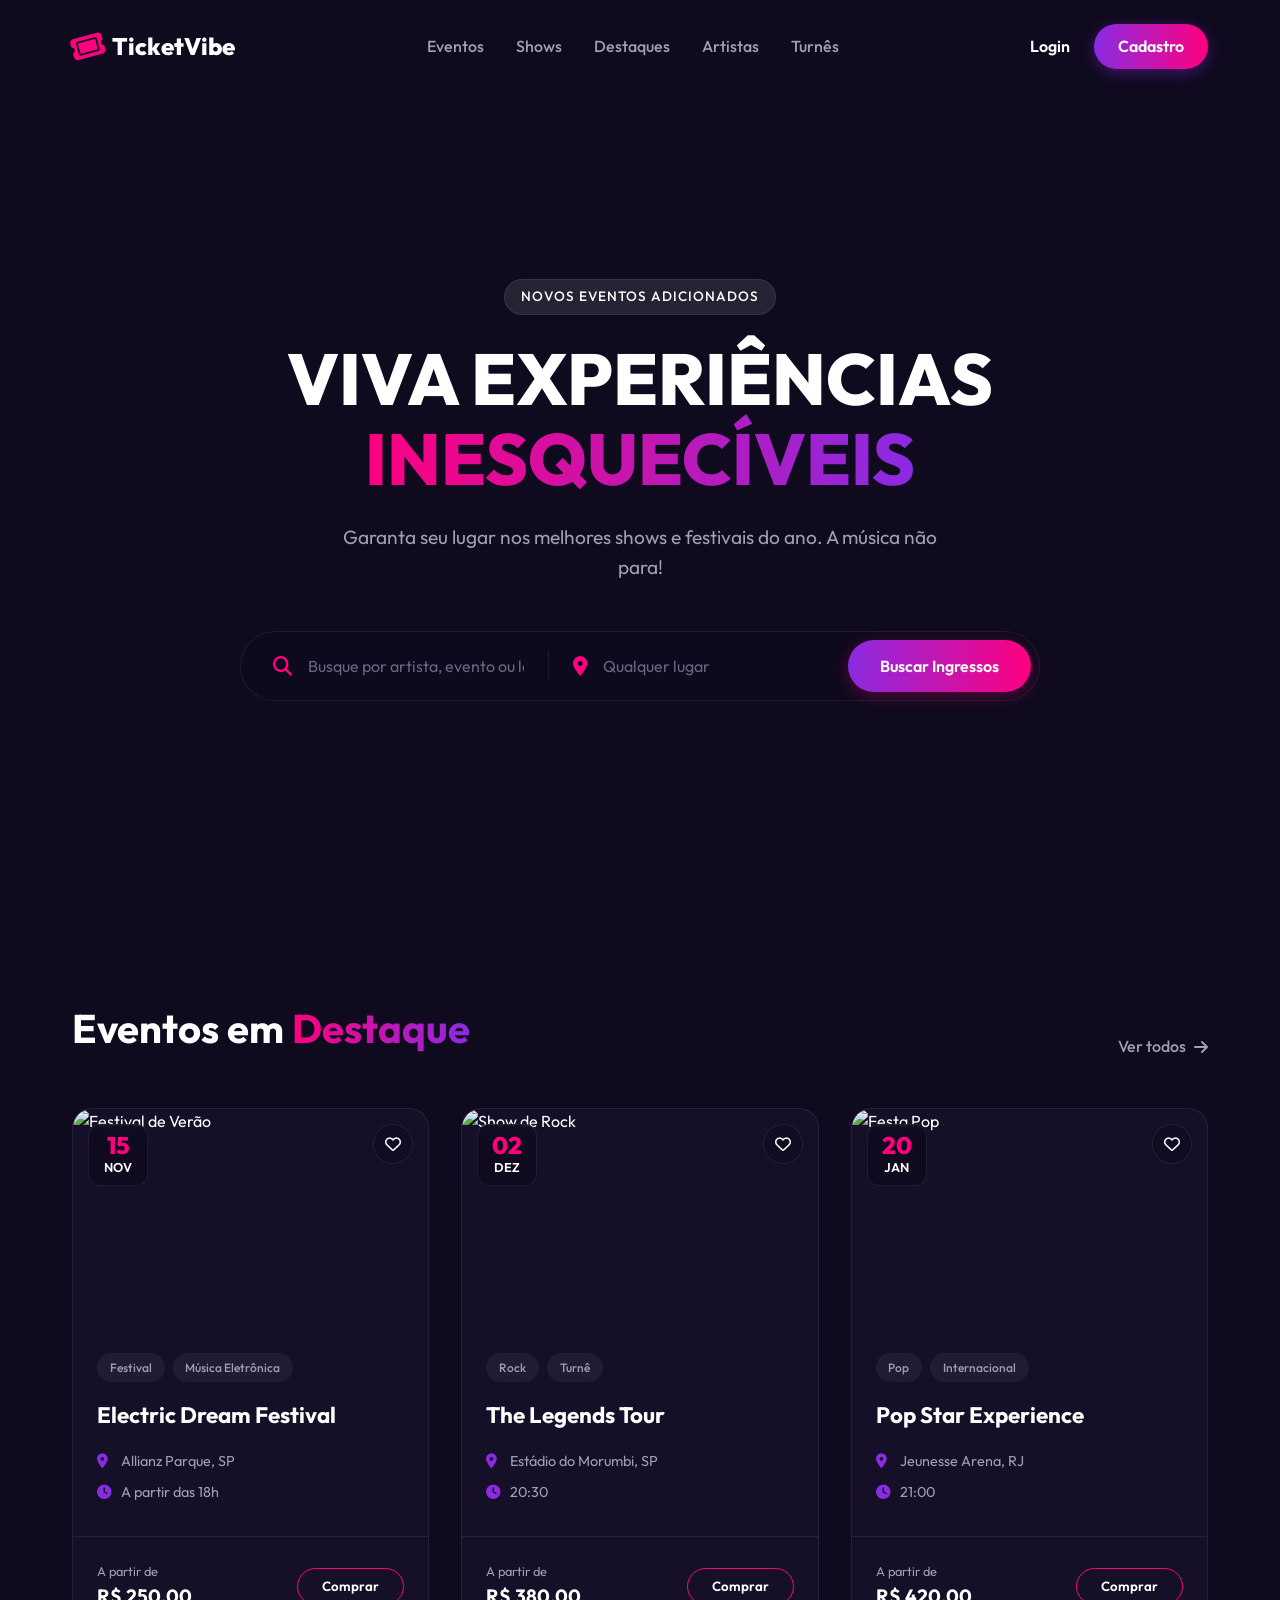
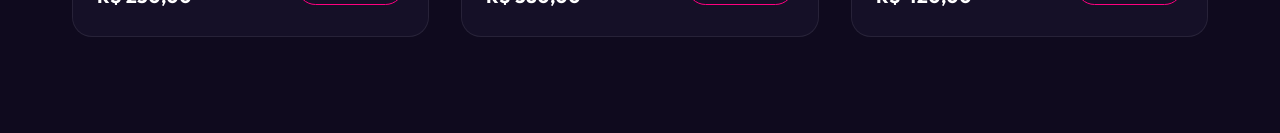
==== index.html @ adeed890 "Criação da Home e outras paginas estaticas" ====
<!DOCTYPE html>
<html lang="pt-BR">
<head>
    <meta charset="UTF-8">
    <meta name="viewport" content="width=device-width, initial-scale=1.0">
    <meta name="description" content="Compre ingressos para os melhores shows, festivais e eventos do Brasil.">
    <title>TicketVibe | Seus Eventos Favoritos</title>
    <link rel="stylesheet" href="style.css">
    <!-- Google Fonts -->
    <link rel="preconnect" href="https://fonts.googleapis.com">
    <link rel="preconnect" href="https://fonts.gstatic.com" crossorigin>
    <link href="https://fonts.googleapis.com/css2?family=Outfit:wght@300;400;500;600;700;800&display=swap" rel="stylesheet">
    <!-- Font Awesome -->
    <link rel="stylesheet" href="https://cdnjs.cloudflare.com/ajax/libs/font-awesome/6.4.0/css/all.min.css">
</head>
<body>

    <!-- Header -->
    <header class="navbar" id="navbar">
        <div class="nav-container">
            <div class="logo">
                <i class="fa-solid fa-ticket"></i>
                <span>TicketVibe</span>
            </div>
            
            <nav class="nav-links">
                <a href="eventos.html">Eventos</a>
                <a href="shows.html">Shows</a>
                <a href="destaques.html">Destaques</a>
                <a href="artistas.html">Artistas</a>
                <a href="turnes.html">Turnês</a>
            </nav>

            <div class="nav-actions">
                <a href="login.html" class="btn-login">Login</a>
                <a href="cadastro.html" class="btn-cadastro">Cadastro</a>
            </div>

            <div class="mobile-menu-btn">
                <i class="fa-solid fa-bars"></i>
            </div>
        </div>
    </header>

    <!-- Hero Section -->
    <section class="hero">
        <div class="hero-overlay"></div>
        <div class="hero-content">
            <span class="badge">Novos Eventos Adicionados</span>
            <h1>Viva experiências<br><span class="gradient-text">inesquecíveis</span></h1>
            <p>Garanta seu lugar nos melhores shows e festivais do ano. A música não para!</p>
            
            <div class="search-bar glass">
                <div class="search-input">
                    <i class="fa-solid fa-magnifying-glass"></i>
                    <input type="text" placeholder="Busque por artista, evento ou local">
                </div>
                <div class="search-divider"></div>
                <div class="search-input">
                    <i class="fa-solid fa-location-dot"></i>
                    <input type="text" placeholder="Qualquer lugar">
                </div>
                <button class="btn-search">Buscar Ingressos</button>
            </div>
        </div>
    </section>

    <!-- Destaques Section -->
    <section class="destaques" id="destaques">
        <div class="section-header">
            <h2>Eventos em <span class="gradient-text">Destaque</span></h2>
            <a href="destaques.html" class="btn-view-all">Ver todos <i class="fa-solid fa-arrow-right"></i></a>
        </div>

        <div class="cards-grid">
            <!-- Card 1 -->
            <div class="event-card">
                <div class="card-img">
                    <img src="https://images.unsplash.com/photo-1540039155732-680854537c5e?q=80&w=800&auto=format&fit=crop" alt="Festival de Verão">
                    <div class="card-date">
                        <span class="day">15</span>
                        <span class="month">NOV</span>
                    </div>
                    <div class="card-like"><i class="fa-regular fa-heart"></i></div>
                </div>
                <div class="card-content">
                    <div class="card-tags">
                        <span class="tag">Festival</span>
                        <span class="tag">Música Eletrônica</span>
                    </div>
                    <h3>Electric Dream Festival</h3>
                    <div class="card-info">
                        <p><i class="fa-solid fa-location-dot"></i> Allianz Parque, SP</p>
                        <p><i class="fa-solid fa-clock"></i> A partir das 18h</p>
                    </div>
                </div>
                <div class="card-footer">
                    <div class="price">
                        <span>A partir de</span>
                        <strong>R$ 250,00</strong>
                    </div>
                    <button class="btn-buy">Comprar</button>
                </div>
            </div>

            <!-- Card 2 -->
            <div class="event-card">
                <div class="card-img">
                    <img src="https://images.unsplash.com/photo-1459749411175-04bf5292ceea?q=80&w=800&auto=format&fit=crop" alt="Show de Rock">
                    <div class="card-date">
                        <span class="day">02</span>
                        <span class="month">DEZ</span>
                    </div>
                    <div class="card-like"><i class="fa-regular fa-heart"></i></div>
                </div>
                <div class="card-content">
                    <div class="card-tags">
                        <span class="tag">Rock</span>
                        <span class="tag">Turnê</span>
                    </div>
                    <h3>The Legends Tour</h3>
                    <div class="card-info">
                        <p><i class="fa-solid fa-location-dot"></i> Estádio do Morumbi, SP</p>
                        <p><i class="fa-solid fa-clock"></i> 20:30</p>
                    </div>
                </div>
                <div class="card-footer">
                    <div class="price">
                        <span>A partir de</span>
                        <strong>R$ 380,00</strong>
                    </div>
                    <button class="btn-buy">Comprar</button>
                </div>
            </div>

            <!-- Card 3 -->
            <div class="event-card">
                <div class="card-img">
                    <img src="https://images.unsplash.com/photo-1514525253161-7a46d19cd819?q=80&w=800&auto=format&fit=crop" alt="Festa Pop">
                    <div class="card-date">
                        <span class="day">20</span>
                        <span class="month">JAN</span>
                    </div>
                    <div class="card-like"><i class="fa-regular fa-heart"></i></div>
                </div>
                <div class="card-content">
                    <div class="card-tags">
                        <span class="tag">Pop</span>
                        <span class="tag">Internacional</span>
                    </div>
                    <h3>Pop Star Experience</h3>
                    <div class="card-info">
                        <p><i class="fa-solid fa-location-dot"></i> Jeunesse Arena, RJ</p>
                        <p><i class="fa-solid fa-clock"></i> 21:00</p>
                    </div>
                </div>
                <div class="card-footer">
                    <div class="price">
                        <span>A partir de</span>
                        <strong>R$ 420,00</strong>
                    </div>
                    <button class="btn-buy">Comprar</button>
                </div>
            </div>
        </div>
    </section>

    <script src="script.js"></script>
</body>
</html>
---- style.css ----
/* Reset and Variables */
:root {
    --primary: #8a2be2;
    --primary-hover: #7b1cd1;
    --secondary: #ff007f;
    --bg-dark: #0f0a1e;
    --bg-card: rgba(25, 20, 45, 0.6);
    --text-main: #ffffff;
    --text-muted: #a09eb0;
    --glass-border: rgba(255, 255, 255, 0.08);
    --glass-bg: rgba(15, 10, 30, 0.65);
    
    --font-main: 'Outfit', sans-serif;
}

* {
    margin: 0;
    padding: 0;
    box-sizing: border-box;
}

body {
    font-family: var(--font-main);
    background-color: var(--bg-dark);
    color: var(--text-main);
    overflow-x: hidden;
    line-height: 1.6;
}

a {
    text-decoration: none;
    color: inherit;
    transition: all 0.3s ease;
}

ul {
    list-style: none;
}

/* Utilities */
.gradient-text {
    background: linear-gradient(90deg, var(--secondary), var(--primary));
    -webkit-background-clip: text;
    -webkit-text-fill-color: transparent;
    background-clip: text;
}

.glass {
    background: var(--glass-bg);
    backdrop-filter: blur(12px);
    -webkit-backdrop-filter: blur(12px);
    border: 1px solid var(--glass-border);
}

/* Header & Navigation */
.navbar {
    position: fixed;
    top: 0;
    width: 100%;
    z-index: 1000;
    padding: 1.5rem 0;
    transition: all 0.4s ease;
}

.navbar.scrolled {
    padding: 1rem 0;
    background: rgba(15, 10, 30, 0.85);
    backdrop-filter: blur(10px);
    border-bottom: 1px solid var(--glass-border);
    box-shadow: 0 4px 30px rgba(0, 0, 0, 0.3);
}

.nav-container {
    max-width: 1200px;
    margin: 0 auto;
    padding: 0 2rem;
    display: flex;
    justify-content: space-between;
    align-items: center;
}

.logo {
    display: flex;
    align-items: center;
    gap: 0.5rem;
    font-size: 1.5rem;
    font-weight: 800;
    color: var(--text-main);
    cursor: pointer;
}

.logo i {
    color: var(--secondary);
    font-size: 1.8rem;
    transform: rotate(-15deg);
}

.nav-links {
    display: flex;
    gap: 2rem;
}

.nav-links a {
    font-size: 1rem;
    font-weight: 500;
    color: var(--text-muted);
    position: relative;
}

.nav-links a:hover {
    color: var(--text-main);
}

.nav-links a::after {
    content: '';
    position: absolute;
    bottom: -5px;
    left: 0;
    width: 0%;
    height: 2px;
    background: linear-gradient(90deg, var(--secondary), var(--primary));
    transition: width 0.3s ease;
}

.nav-links a:hover::after {
    width: 100%;
}

.nav-actions {
    display: flex;
    align-items: center;
    gap: 1.5rem;
}

.btn-login {
    font-weight: 600;
    color: var(--text-main);
}

.btn-login:hover {
    color: var(--secondary);
}

.btn-cadastro {
    background: linear-gradient(90deg, var(--primary), var(--secondary));
    padding: 0.6rem 1.5rem;
    border-radius: 50px;
    font-weight: 600;
    box-shadow: 0 4px 15px rgba(138, 43, 226, 0.4);
}

.btn-cadastro:hover {
    transform: translateY(-2px);
    box-shadow: 0 6px 20px rgba(255, 0, 127, 0.5);
}

.mobile-menu-btn {
    display: none;
    font-size: 1.5rem;
    cursor: pointer;
}

/* Hero Section */
.hero {
    position: relative;
    height: 100vh;
    min-height: 700px;
    display: flex;
    align-items: center;
    justify-content: center;
    background: url('https://images.unsplash.com/photo-1545128485-c400e7702796?q=80&w=2000&auto=format&fit=crop') center/cover no-repeat;
}

.hero-overlay {
    position: absolute;
    inset: 0;
    background: linear-gradient(to bottom, rgba(15, 10, 30, 0.3) 0%, rgba(15, 10, 30, 0.8) 60%, var(--bg-dark) 100%);
}

.hero-content {
    position: relative;
    z-index: 10;
    text-align: center;
    max-width: 900px;
    padding: 0 2rem;
    margin-top: 5rem;
}

.badge {
    display: inline-block;
    background: rgba(255, 255, 255, 0.1);
    border: 1px solid var(--glass-border);
    padding: 0.4rem 1rem;
    border-radius: 50px;
    font-size: 0.85rem;
    font-weight: 500;
    letter-spacing: 1px;
    text-transform: uppercase;
    margin-bottom: 1.5rem;
    backdrop-filter: blur(4px);
}

.hero h1 {
    font-size: 4.5rem;
    font-weight: 800;
    line-height: 1.1;
    margin-bottom: 1.5rem;
    text-transform: uppercase;
}

.hero p {
    font-size: 1.2rem;
    color: var(--text-muted);
    margin-bottom: 3rem;
    max-width: 600px;
    margin-left: auto;
    margin-right: auto;
}

/* Search Bar */
.search-bar {
    display: flex;
    align-items: center;
    padding: 0.5rem;
    border-radius: 50px;
    margin: 0 auto;
    max-width: 800px;
}

.search-input {
    flex: 1;
    display: flex;
    align-items: center;
    gap: 1rem;
    padding: 0.5rem 1.5rem;
}

.search-input i {
    color: var(--secondary);
    font-size: 1.2rem;
}

.search-input input {
    width: 100%;
    background: transparent;
    border: none;
    color: var(--text-main);
    font-family: var(--font-main);
    font-size: 1rem;
    outline: none;
}

.search-input input::placeholder {
    color: #6a6680;
}

.search-divider {
    width: 1px;
    height: 30px;
    background: var(--glass-border);
}

.btn-search {
    background: linear-gradient(90deg, var(--primary), var(--secondary));
    border: none;
    color: white;
    padding: 1rem 2rem;
    border-radius: 40px;
    font-family: var(--font-main);
    font-weight: 600;
    font-size: 1rem;
    cursor: pointer;
    transition: all 0.3s ease;
    box-shadow: 0 4px 15px rgba(255, 0, 127, 0.3);
}

.btn-search:hover {
    transform: scale(1.05);
    box-shadow: 0 6px 20px rgba(255, 0, 127, 0.5);
}

/* Destaques Section */
.destaques {
    max-width: 1200px;
    margin: 0 auto;
    padding: 6rem 2rem;
}

.section-header {
    display: flex;
    justify-content: space-between;
    align-items: flex-end;
    margin-bottom: 3rem;
}

.section-header h2 {
    font-size: 2.5rem;
    font-weight: 700;
}

.btn-view-all {
    color: var(--text-muted);
    font-weight: 500;
    display: flex;
    align-items: center;
    gap: 0.5rem;
}

.btn-view-all:hover {
    color: var(--secondary);
}

.btn-view-all i {
    transition: transform 0.3s ease;
}

.btn-view-all:hover i {
    transform: translateX(5px);
}

.cards-grid {
    display: grid;
    grid-template-columns: repeat(auto-fill, minmax(350px, 1fr));
    gap: 2rem;
}

.event-card {
    background: var(--bg-card);
    border: 1px solid var(--glass-border);
    border-radius: 20px;
    overflow: hidden;
    transition: all 0.4s ease;
    display: flex;
    flex-direction: column;
}

.event-card:hover {
    transform: translateY(-10px);
    border-color: rgba(255, 0, 127, 0.3);
    box-shadow: 0 20px 40px rgba(0, 0, 0, 0.4);
}

.card-img {
    position: relative;
    height: 220px;
    overflow: hidden;
}

.card-img img {
    width: 100%;
    height: 100%;
    object-fit: cover;
    transition: transform 0.6s ease;
}

.event-card:hover .card-img img {
    transform: scale(1.1);
}

.card-date {
    position: absolute;
    top: 15px;
    left: 15px;
    background: rgba(15, 10, 30, 0.85);
    backdrop-filter: blur(8px);
    padding: 0.5rem;
    border-radius: 12px;
    display: flex;
    flex-direction: column;
    align-items: center;
    justify-content: center;
    min-width: 60px;
    border: 1px solid var(--glass-border);
}

.card-date .day {
    font-size: 1.5rem;
    font-weight: 800;
    line-height: 1;
    color: var(--secondary);
}

.card-date .month {
    font-size: 0.8rem;
    font-weight: 600;
    text-transform: uppercase;
}

.card-like {
    position: absolute;
    top: 15px;
    right: 15px;
    width: 40px;
    height: 40px;
    background: rgba(15, 10, 30, 0.6);
    backdrop-filter: blur(8px);
    border-radius: 50%;
    display: flex;
    align-items: center;
    justify-content: center;
    cursor: pointer;
    transition: all 0.3s ease;
    border: 1px solid var(--glass-border);
}

.card-like:hover {
    background: var(--secondary);
    color: white;
}

.card-content {
    padding: 1.5rem;
    flex-grow: 1;
}

.card-tags {
    display: flex;
    gap: 0.5rem;
    margin-bottom: 1rem;
}

.tag {
    font-size: 0.75rem;
    padding: 0.3rem 0.8rem;
    background: rgba(255, 255, 255, 0.05);
    border-radius: 50px;
    color: var(--text-muted);
    font-weight: 500;
}

.card-content h3 {
    font-size: 1.4rem;
    font-weight: 700;
    margin-bottom: 1rem;
}

.card-info p {
    color: var(--text-muted);
    font-size: 0.9rem;
    margin-bottom: 0.5rem;
    display: flex;
    align-items: center;
    gap: 0.5rem;
}

.card-info p i {
    color: var(--primary);
    width: 16px;
}

.card-footer {
    padding: 1.5rem;
    border-top: 1px solid var(--glass-border);
    display: flex;
    justify-content: space-between;
    align-items: center;
}

.price {
    display: flex;
    flex-direction: column;
}

.price span {
    font-size: 0.8rem;
    color: var(--text-muted);
}

.price strong {
    font-size: 1.2rem;
    font-weight: 700;
    color: var(--text-main);
}

.btn-buy {
    background: transparent;
    border: 1px solid var(--secondary);
    color: var(--text-main);
    padding: 0.6rem 1.5rem;
    border-radius: 50px;
    font-family: var(--font-main);
    font-weight: 600;
    cursor: pointer;
    transition: all 0.3s ease;
}

.btn-buy:hover {
    background: linear-gradient(90deg, var(--primary), var(--secondary));
    border-color: transparent;
    box-shadow: 0 4px 15px rgba(255, 0, 127, 0.4);
}

/* Responsive */
@media (max-width: 992px) {
    .hero h1 {
        font-size: 3.5rem;
    }
    
    .search-bar {
        flex-direction: column;
        background: var(--glass-bg);
        border-radius: 20px;
        padding: 1rem;
    }
    
    .search-divider {
        width: 100%;
        height: 1px;
        margin: 0.5rem 0;
    }
    
    .search-input {
        width: 100%;
        padding: 1rem;
    }
    
    .btn-search {
        width: 100%;
        margin-top: 1rem;
    }
}

@media (max-width: 768px) {
    .nav-links, .nav-actions {
        display: none;
    }
    
    .mobile-menu-btn {
        display: block;
    }
    
    .hero h1 {
        font-size: 2.5rem;
    }
    
    .section-header {
        flex-direction: column;
        align-items: flex-start;
        gap: 1rem;
    }
}

/* Inner Pages Header */
.page-header {
    margin-top: 80px;
    padding: 6rem 2rem 3rem;
    text-align: center;
    background: linear-gradient(to bottom, rgba(15, 10, 30, 0.9) 0%, var(--bg-dark) 100%);
    border-bottom: 1px solid var(--glass-border);
}

.page-header h1 {
    font-size: 3.5rem;
    font-weight: 800;
    margin-bottom: 1rem;
    text-transform: uppercase;
}

.page-header p {
    font-size: 1.2rem;
    color: var(--text-muted);
    max-width: 600px;
    margin: 0 auto;
}

.page-content {
    max-width: 1200px;
    margin: 0 auto;
    padding: 4rem 2rem;
    min-height: 50vh;
}

/* Authentication Forms */
.auth-wrapper {
    min-height: 100vh;
    display: flex;
    align-items: center;
    justify-content: center;
    padding: 6rem 1rem 2rem;
    background: url('https://images.unsplash.com/photo-1470229722913-7c090be5c520?q=80&w=2000&auto=format&fit=crop') center/cover no-repeat;
    position: relative;
}

.auth-wrapper::before {
    content: '';
    position: absolute;
    inset: 0;
    background: rgba(15, 10, 30, 0.85);
    backdrop-filter: blur(8px);
}

.auth-container {
    background: var(--bg-card);
    backdrop-filter: blur(20px);
    -webkit-backdrop-filter: blur(20px);
    border: 1px solid var(--glass-border);
    border-radius: 24px;
    padding: 3rem;
    width: 100%;
    max-width: 450px;
    position: relative;
    z-index: 10;
    box-shadow: 0 20px 50px rgba(0, 0, 0, 0.5);
    text-align: center;
}

.auth-container h2 {
    font-size: 2rem;
    font-weight: 700;
    margin-bottom: 0.5rem;
}

.auth-container p {
    color: var(--text-muted);
    margin-bottom: 2rem;
}

.auth-form {
    display: flex;
    flex-direction: column;
    gap: 1.5rem;
    text-align: left;
}

.form-group {
    display: flex;
    flex-direction: column;
    gap: 0.5rem;
}

.form-group label {
    font-size: 0.9rem;
    font-weight: 500;
    color: var(--text-muted);
}

.form-group input {
    background: rgba(255, 255, 255, 0.05);
    border: 1px solid var(--glass-border);
    padding: 0.8rem 1rem;
    border-radius: 12px;
    color: var(--text-main);
    font-family: var(--font-main);
    font-size: 1rem;
    transition: all 0.3s ease;
}

.form-group input:focus {
    outline: none;
    border-color: var(--primary);
    background: rgba(255, 255, 255, 0.1);
}

.btn-submit {
    background: linear-gradient(90deg, var(--primary), var(--secondary));
    border: none;
    color: white;
    padding: 1rem;
    border-radius: 12px;
    font-family: var(--font-main);
    font-weight: 600;
    font-size: 1.1rem;
    cursor: pointer;
    transition: all 0.3s ease;
    margin-top: 1rem;
}

.btn-submit:hover {
    transform: translateY(-2px);
    box-shadow: 0 6px 20px rgba(255, 0, 127, 0.4);
}

.auth-links {
    margin-top: 1.5rem;
    font-size: 0.9rem;
    color: var(--text-muted);
}

.auth-links a {
    color: var(--secondary);
    font-weight: 600;
}

.auth-links a:hover {
    text-decoration: underline;
}
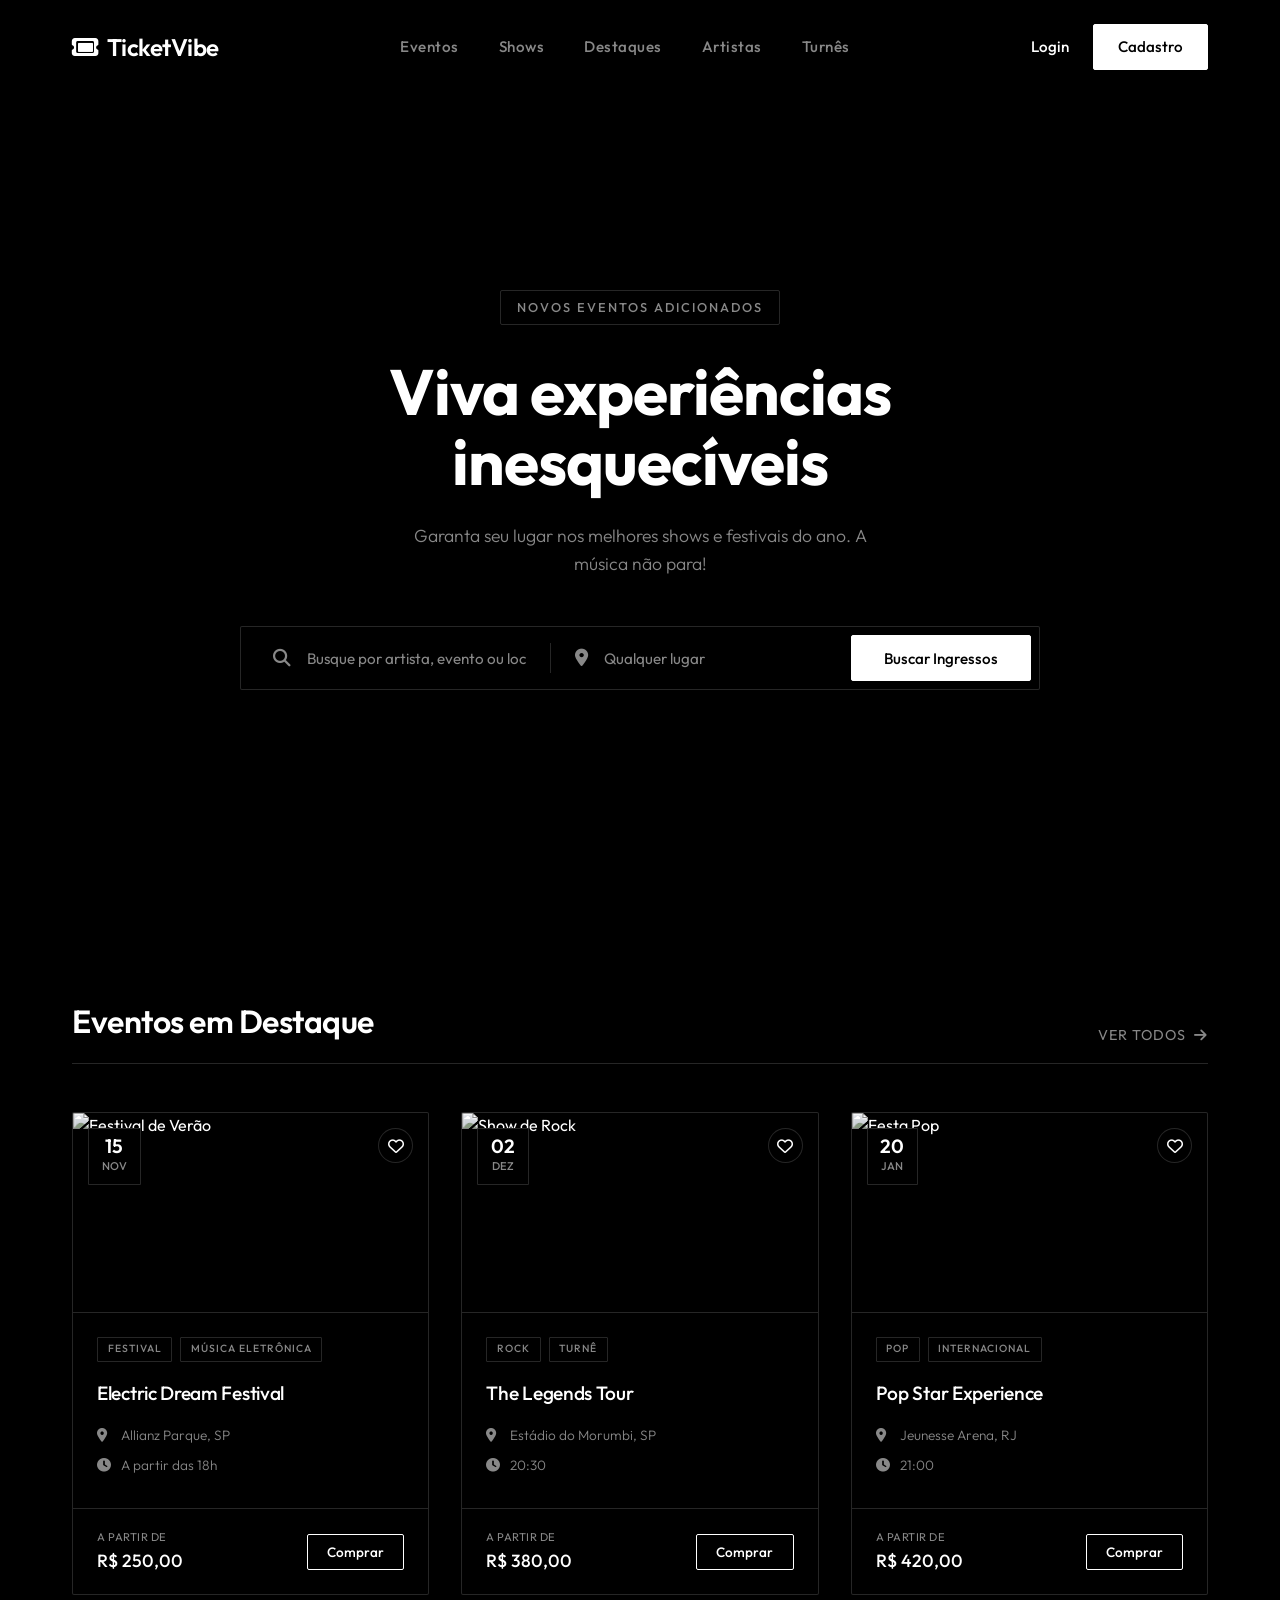
==== commit d29b37d0: "atualizando a estetica" ====
--- a/index.html
+++ b/index.html
@@ -5,16 +5,17 @@
     <meta name="viewport" content="width=device-width, initial-scale=1.0">
     <meta name="description" content="Compre ingressos para os melhores shows, festivais e eventos do Brasil.">
     <title>TicketVibe | Seus Eventos Favoritos</title>
-    <link rel="stylesheet" href="style.css">
+    <link rel="stylesheet" href="/styles/global.css"/>
+    <link rel="stylesheet" href="/styles/index.css"/>
     <!-- Google Fonts -->
     <link rel="preconnect" href="https://fonts.googleapis.com">
     <link rel="preconnect" href="https://fonts.gstatic.com" crossorigin>
     <link href="https://fonts.googleapis.com/css2?family=Outfit:wght@300;400;500;600;700;800&display=swap" rel="stylesheet">
     <!-- Font Awesome -->
     <link rel="stylesheet" href="https://cdnjs.cloudflare.com/ajax/libs/font-awesome/6.4.0/css/all.min.css">
+
 </head>
 <body>
-
     <!-- Header -->
     <header class="navbar" id="navbar">
         <div class="nav-container">
--- a/styles/global.css
+++ b/styles/global.css
@@ -0,0 +1,170 @@
+/* Reset and Variables */
+:root {
+    --primary: #ffffff;
+    --primary-hover: #e0e0e0;
+    --secondary: #888888;
+    --bg-dark: #000000;
+    --bg-card: #0a0a0a;
+    --text-main: #ffffff;
+    --text-muted: #888888;
+    --glass-border: rgba(255, 255, 255, 0.15);
+    --glass-bg: rgba(0, 0, 0, 0.8);
+    
+    --font-main: 'Outfit', sans-serif;
+}
+
+* {
+    margin: 0;
+    padding: 0;
+    box-sizing: border-box;
+}
+
+body {
+    font-family: var(--font-main);
+    background-color: var(--bg-dark);
+    color: var(--text-main);
+    overflow-x: hidden;
+    line-height: 1.6;
+}
+
+a {
+    text-decoration: none;
+    color: inherit;
+    transition: all 0.3s ease;
+}
+
+ul {
+    list-style: none;
+}
+
+/* Utilities */
+.gradient-text {
+    color: var(--primary);
+}
+
+.glass {
+    background: var(--bg-card);
+    border: 1px solid var(--glass-border);
+}
+
+/* Header & Navigation */
+.navbar {
+    position: fixed;
+    top: 0;
+    width: 100%;
+    z-index: 1000;
+    padding: 1.5rem 0;
+    transition: all 0.4s ease;
+    background: transparent;
+}
+
+.navbar.scrolled {
+    padding: 1rem 0;
+    background: var(--bg-dark);
+    border-bottom: 1px solid var(--glass-border);
+}
+
+.nav-container {
+    max-width: 1200px;
+    margin: 0 auto;
+    padding: 0 2rem;
+    display: flex;
+    justify-content: space-between;
+    align-items: center;
+}
+
+.logo {
+    display: flex;
+    align-items: center;
+    gap: 0.5rem;
+    font-size: 1.5rem;
+    font-weight: 600;
+    color: var(--text-main);
+    cursor: pointer;
+    letter-spacing: -0.5px;
+}
+
+.logo i {
+    color: var(--text-main);
+}
+
+.nav-links {
+    display: flex;
+    gap: 2.5rem;
+}
+
+.nav-links a {
+    font-size: 0.95rem;
+    font-weight: 500;
+    color: var(--text-muted);
+    position: relative;
+    letter-spacing: 0.5px;
+}
+
+.nav-links a:hover {
+    color: var(--text-main);
+}
+
+.nav-links a::after {
+    content: '';
+    position: absolute;
+    bottom: -5px;
+    left: 0;
+    width: 0%;
+    height: 1px;
+    background: var(--text-main);
+    transition: width 0.3s ease;
+}
+
+.nav-links a:hover::after {
+    width: 100%;
+}
+
+.nav-actions {
+    display: flex;
+    align-items: center;
+    gap: 1.5rem;
+}
+
+.btn-login {
+    font-size: 0.95rem;
+    font-weight: 500;
+    color: var(--text-main);
+}
+
+.btn-login:hover {
+    color: var(--text-muted);
+}
+
+.btn-cadastro {
+    background: var(--text-main);
+    color: var(--bg-dark);
+    padding: 0.6rem 1.5rem;
+    border-radius: 2px;
+    font-weight: 500;
+    font-size: 0.95rem;
+    border: 1px solid var(--text-main);
+    transition: all 0.3s ease;
+}
+
+.btn-cadastro:hover {
+    background: transparent;
+    color: var(--text-main);
+}
+
+.mobile-menu-btn {
+    display: none;
+    font-size: 1.5rem;
+    cursor: pointer;
+}
+
+/* Responsive Header */
+@media (max-width: 768px) {
+    .nav-links, .nav-actions {
+        display: none;
+    }
+    
+    .mobile-menu-btn {
+        display: block;
+    }
+}
--- a/styles/index.css
+++ b/styles/index.css
@@ -0,0 +1,389 @@
+/* Hero Section */
+.hero {
+    position: relative;
+    height: 100vh;
+    min-height: 700px;
+    display: flex;
+    align-items: center;
+    justify-content: center;
+    background: url('https://images.unsplash.com/photo-1545128485-c400e7702796?q=80&w=2000&auto=format&fit=crop') center/cover no-repeat;
+    background-color: var(--bg-dark);
+}
+
+.hero-overlay {
+    position: absolute;
+    inset: 0;
+    background: rgba(0, 0, 0, 0.75);
+}
+
+.hero-content {
+    position: relative;
+    z-index: 10;
+    text-align: center;
+    max-width: 900px;
+    padding: 0 2rem;
+    margin-top: 5rem;
+}
+
+.badge {
+    display: inline-block;
+    background: transparent;
+    border: 1px solid var(--glass-border);
+    padding: 0.4rem 1rem;
+    border-radius: 2px;
+    font-size: 0.8rem;
+    font-weight: 500;
+    letter-spacing: 2px;
+    text-transform: uppercase;
+    margin-bottom: 2rem;
+    color: var(--text-muted);
+}
+
+.hero h1 {
+    font-size: 4rem;
+    font-weight: 700;
+    line-height: 1.1;
+    margin-bottom: 1.5rem;
+    letter-spacing: -1px;
+}
+
+.hero p {
+    font-size: 1.1rem;
+    color: var(--text-muted);
+    margin-bottom: 3rem;
+    max-width: 500px;
+    margin-left: auto;
+    margin-right: auto;
+    font-weight: 300;
+}
+
+/* Search Bar */
+.search-bar {
+    display: flex;
+    align-items: center;
+    padding: 0.5rem;
+    border: 1px solid var(--glass-border);
+    background: var(--bg-dark);
+    border-radius: 2px;
+    margin: 0 auto;
+    max-width: 800px;
+}
+
+.search-input {
+    flex: 1;
+    display: flex;
+    align-items: center;
+    gap: 1rem;
+    padding: 0.5rem 1.5rem;
+}
+
+.search-input i {
+    color: var(--text-muted);
+    font-size: 1.1rem;
+}
+
+.search-input input {
+    width: 100%;
+    background: transparent;
+    border: none;
+    color: var(--text-main);
+    font-family: var(--font-main);
+    font-size: 0.95rem;
+    outline: none;
+}
+
+.search-input input::placeholder {
+    color: var(--text-muted);
+}
+
+.search-divider {
+    width: 1px;
+    height: 30px;
+    background: var(--glass-border);
+}
+
+.btn-search {
+    background: var(--text-main);
+    border: 1px solid var(--text-main);
+    color: var(--bg-dark);
+    padding: 0.8rem 2rem;
+    border-radius: 2px;
+    font-family: var(--font-main);
+    font-weight: 500;
+    font-size: 0.95rem;
+    cursor: pointer;
+    transition: all 0.3s ease;
+}
+
+.btn-search:hover {
+    background: transparent;
+    color: var(--text-main);
+}
+
+/* Destaques Section */
+.destaques {
+    max-width: 1200px;
+    margin: 0 auto;
+    padding: 6rem 2rem;
+}
+
+.section-header {
+    display: flex;
+    justify-content: space-between;
+    align-items: flex-end;
+    margin-bottom: 3rem;
+    border-bottom: 1px solid var(--glass-border);
+    padding-bottom: 1rem;
+}
+
+.section-header h2 {
+    font-size: 2rem;
+    font-weight: 600;
+    letter-spacing: -0.5px;
+}
+
+.btn-view-all {
+    color: var(--text-muted);
+    font-weight: 400;
+    font-size: 0.9rem;
+    display: flex;
+    align-items: center;
+    gap: 0.5rem;
+    text-transform: uppercase;
+    letter-spacing: 1px;
+}
+
+.btn-view-all:hover {
+    color: var(--text-main);
+}
+
+.btn-view-all i {
+    transition: transform 0.3s ease;
+}
+
+.btn-view-all:hover i {
+    transform: translateX(5px);
+}
+
+/* Event Cards extracted for reuse in inner pages */
+.cards-grid {
+    display: grid;
+    grid-template-columns: repeat(auto-fill, minmax(320px, 1fr));
+    gap: 2rem;
+}
+
+.event-card {
+    background: var(--bg-dark);
+    border: 1px solid var(--glass-border);
+    border-radius: 2px;
+    overflow: hidden;
+    transition: all 0.3s ease;
+    display: flex;
+    flex-direction: column;
+}
+
+.event-card:hover {
+    border-color: var(--text-muted);
+}
+
+.card-img {
+    position: relative;
+    height: 200px;
+    overflow: hidden;
+    border-bottom: 1px solid var(--glass-border);
+}
+
+.card-img img {
+    width: 100%;
+    height: 100%;
+    object-fit: cover;
+    filter: grayscale(80%);
+    transition: filter 0.6s ease;
+}
+
+.event-card:hover .card-img img {
+    filter: grayscale(0%);
+}
+
+.card-date {
+    position: absolute;
+    top: 15px;
+    left: 15px;
+    background: var(--bg-dark);
+    padding: 0.5rem 0.8rem;
+    border-radius: 1px;
+    display: flex;
+    flex-direction: column;
+    align-items: center;
+    justify-content: center;
+    min-width: 50px;
+    border: 1px solid var(--glass-border);
+}
+
+.card-date .day {
+    font-size: 1.2rem;
+    font-weight: 600;
+    line-height: 1;
+    color: var(--text-main);
+}
+
+.card-date .month {
+    font-size: 0.7rem;
+    font-weight: 500;
+    text-transform: uppercase;
+    margin-top: 2px;
+    color: var(--text-muted);
+}
+
+.card-like {
+    position: absolute;
+    top: 15px;
+    right: 15px;
+    width: 35px;
+    height: 35px;
+    background: var(--bg-dark);
+    border-radius: 50%;
+    display: flex;
+    align-items: center;
+    justify-content: center;
+    cursor: pointer;
+    transition: all 0.3s ease;
+    border: 1px solid var(--glass-border);
+}
+
+.card-like:hover {
+    background: var(--text-main);
+    color: var(--bg-dark);
+}
+
+.card-content {
+    padding: 1.5rem;
+    flex-grow: 1;
+}
+
+.card-tags {
+    display: flex;
+    gap: 0.5rem;
+    margin-bottom: 1rem;
+}
+
+.tag {
+    font-size: 0.65rem;
+    padding: 0.2rem 0.6rem;
+    border: 1px solid var(--glass-border);
+    border-radius: 1px;
+    color: var(--text-muted);
+    font-weight: 500;
+    text-transform: uppercase;
+    letter-spacing: 1px;
+}
+
+.card-content h3 {
+    font-size: 1.2rem;
+    font-weight: 500;
+    margin-bottom: 1rem;
+    letter-spacing: -0.3px;
+}
+
+.card-info p {
+    color: var(--text-muted);
+    font-size: 0.85rem;
+    margin-bottom: 0.5rem;
+    display: flex;
+    align-items: center;
+    gap: 0.5rem;
+    font-weight: 300;
+}
+
+.card-info p i {
+    color: var(--text-muted);
+    width: 16px;
+}
+
+.card-footer {
+    padding: 1.2rem 1.5rem;
+    border-top: 1px solid var(--glass-border);
+    display: flex;
+    justify-content: space-between;
+    align-items: center;
+}
+
+.price {
+    display: flex;
+    flex-direction: column;
+}
+
+.price span {
+    font-size: 0.7rem;
+    color: var(--text-muted);
+    text-transform: uppercase;
+    letter-spacing: 0.5px;
+}
+
+.price strong {
+    font-size: 1.1rem;
+    font-weight: 500;
+    color: var(--text-main);
+}
+
+.btn-buy {
+    background: transparent;
+    border: 1px solid var(--text-main);
+    color: var(--text-main);
+    padding: 0.5rem 1.2rem;
+    border-radius: 2px;
+    font-family: var(--font-main);
+    font-weight: 500;
+    font-size: 0.85rem;
+    cursor: pointer;
+    transition: all 0.3s ease;
+}
+
+.btn-buy:hover {
+    background: var(--text-main);
+    color: var(--bg-dark);
+}
+
+/* Responsive */
+@media (max-width: 992px) {
+    .hero h1 {
+        font-size: 3rem;
+    }
+    
+    .search-bar {
+        flex-direction: column;
+        background: var(--bg-dark);
+        border-radius: 2px;
+        padding: 1rem;
+    }
+    
+    .search-divider {
+        width: 100%;
+        height: 1px;
+        margin: 0.5rem 0;
+    }
+    
+    .search-input {
+        width: 100%;
+        padding: 1rem;
+    }
+    
+    .btn-search {
+        width: 100%;
+        margin-top: 1rem;
+    }
+}
+
+@media (max-width: 768px) {
+    .hero h1 {
+        font-size: 2.2rem;
+    }
+    
+    .section-header {
+        flex-direction: column;
+        align-items: flex-start;
+        gap: 1rem;
+        border-bottom: none;
+        padding-bottom: 0;
+    }
+}
